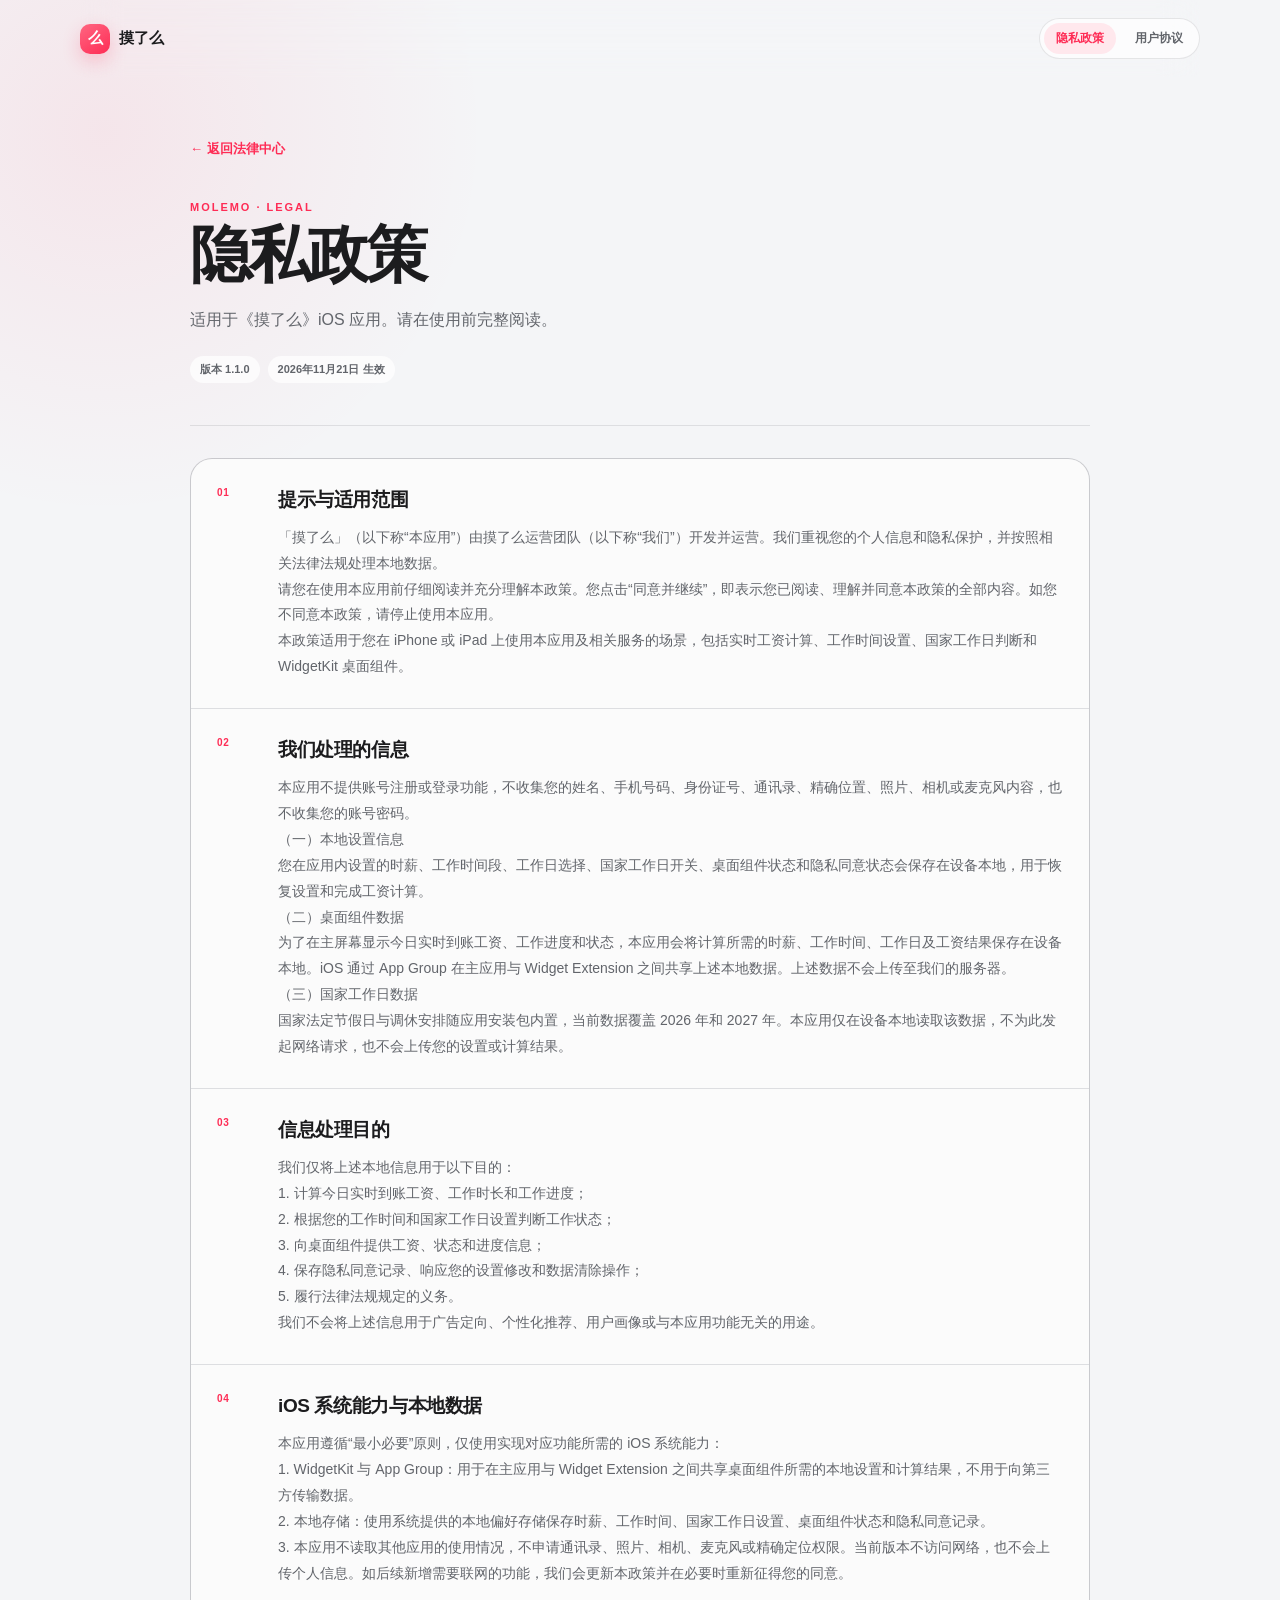
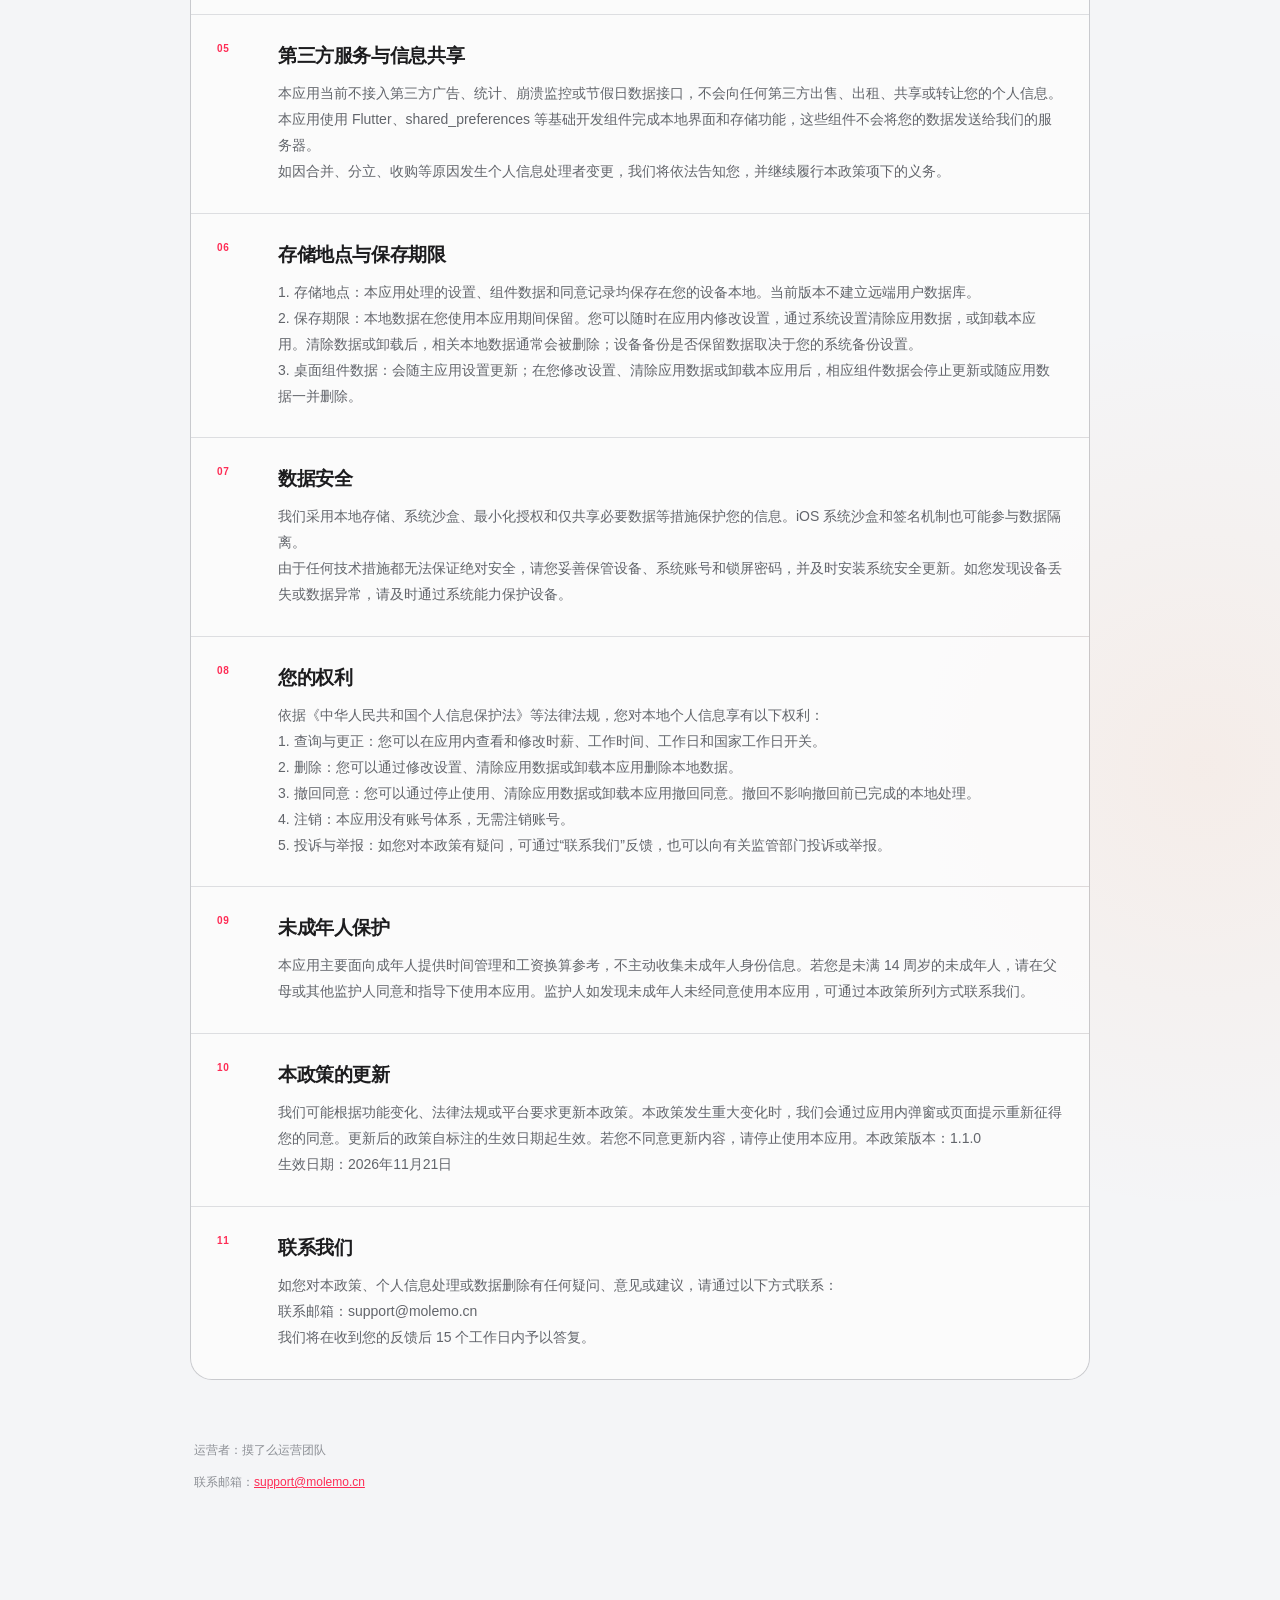
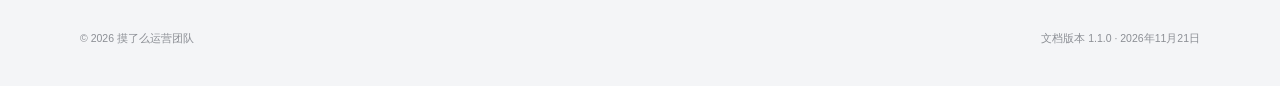
==== privacy-policy.html @ 63c3be8a "发布摸了么隐私政策与用户协议" ====
<!doctype html>
<html lang="zh-CN">
<head>
  <meta charset="utf-8">
  <meta name="viewport" content="width=device-width, initial-scale=1">
  <meta name="color-scheme" content="light">
  <meta name="description" content="摸了么隐私政策和用户协议">
  <title>隐私政策 · 摸了么</title>
  <link rel="stylesheet" href="styles.css">
</head>
<body>
  <header class="site-header">
    <a class="brand" href="index.html" aria-label="摸了么法律中心首页">
      <span class="brand-mark">么</span>
      <span>摸了么</span>
    </a>
    <nav aria-label="法律文档导航">
      <a class="active" href="privacy-policy.html">隐私政策</a>
      <a class="" href="terms-of-use.html">用户协议</a>
    </nav>
  </header>
  <main class="document">
  <a class="back-link" href="index.html">← 返回法律中心</a>
  <header class="document-header">
    <p class="eyebrow">MOLEMO · LEGAL</p>
    <h1>隐私政策</h1>
    <p class="lead">适用于《摸了么》iOS 应用。请在使用前完整阅读。</p>
    <div class="document-meta">
      <span>版本 1.1.0</span>
      <span>2026年11月21日 生效</span>
    </div>
  </header>
  <article class="legal-content">
    <section class="legal-section" id="section-1">
  <span class="section-number">01</span>
  <div>
    <h2>提示与适用范围</h2>
    <p>「摸了么」（以下称“本应用”）由摸了么运营团队（以下称“我们”）开发并运营。我们重视您的个人信息和隐私保护，并按照相关法律法规处理本地数据。<br>请您在使用本应用前仔细阅读并充分理解本政策。您点击“同意并继续”，即表示您已阅读、理解并同意本政策的全部内容。如您不同意本政策，请停止使用本应用。<br>本政策适用于您在 iPhone 或 iPad 上使用本应用及相关服务的场景，包括实时工资计算、工作时间设置、国家工作日判断和 WidgetKit 桌面组件。</p>
  </div>
</section>
<section class="legal-section" id="section-2">
  <span class="section-number">02</span>
  <div>
    <h2>我们处理的信息</h2>
    <p>本应用不提供账号注册或登录功能，不收集您的姓名、手机号码、身份证号、通讯录、精确位置、照片、相机或麦克风内容，也不收集您的账号密码。<br>（一）本地设置信息<br>您在应用内设置的时薪、工作时间段、工作日选择、国家工作日开关、桌面组件状态和隐私同意状态会保存在设备本地，用于恢复设置和完成工资计算。<br>（二）桌面组件数据<br>为了在主屏幕显示今日实时到账工资、工作进度和状态，本应用会将计算所需的时薪、工作时间、工作日及工资结果保存在设备本地。iOS 通过 App Group 在主应用与 Widget Extension 之间共享上述本地数据。上述数据不会上传至我们的服务器。<br>（三）国家工作日数据<br>国家法定节假日与调休安排随应用安装包内置，当前数据覆盖 2026 年和 2027 年。本应用仅在设备本地读取该数据，不为此发起网络请求，也不会上传您的设置或计算结果。</p>
  </div>
</section>
<section class="legal-section" id="section-3">
  <span class="section-number">03</span>
  <div>
    <h2>信息处理目的</h2>
    <p>我们仅将上述本地信息用于以下目的：<br>1. 计算今日实时到账工资、工作时长和工作进度；<br>2. 根据您的工作时间和国家工作日设置判断工作状态；<br>3. 向桌面组件提供工资、状态和进度信息；<br>4. 保存隐私同意记录、响应您的设置修改和数据清除操作；<br>5. 履行法律法规规定的义务。<br>我们不会将上述信息用于广告定向、个性化推荐、用户画像或与本应用功能无关的用途。</p>
  </div>
</section>
<section class="legal-section" id="section-4">
  <span class="section-number">04</span>
  <div>
    <h2>iOS 系统能力与本地数据</h2>
    <p>本应用遵循“最小必要”原则，仅使用实现对应功能所需的 iOS 系统能力：<br>1. WidgetKit 与 App Group：用于在主应用与 Widget Extension 之间共享桌面组件所需的本地设置和计算结果，不用于向第三方传输数据。<br>2. 本地存储：使用系统提供的本地偏好存储保存时薪、工作时间、国家工作日设置、桌面组件状态和隐私同意记录。<br>3. 本应用不读取其他应用的使用情况，不申请通讯录、照片、相机、麦克风或精确定位权限。当前版本不访问网络，也不会上传个人信息。如后续新增需要联网的功能，我们会更新本政策并在必要时重新征得您的同意。</p>
  </div>
</section>
<section class="legal-section" id="section-5">
  <span class="section-number">05</span>
  <div>
    <h2>第三方服务与信息共享</h2>
    <p>本应用当前不接入第三方广告、统计、崩溃监控或节假日数据接口，不会向任何第三方出售、出租、共享或转让您的个人信息。<br>本应用使用 Flutter、shared_preferences 等基础开发组件完成本地界面和存储功能，这些组件不会将您的数据发送给我们的服务器。<br>如因合并、分立、收购等原因发生个人信息处理者变更，我们将依法告知您，并继续履行本政策项下的义务。</p>
  </div>
</section>
<section class="legal-section" id="section-6">
  <span class="section-number">06</span>
  <div>
    <h2>存储地点与保存期限</h2>
    <p>1. 存储地点：本应用处理的设置、组件数据和同意记录均保存在您的设备本地。当前版本不建立远端用户数据库。<br>2. 保存期限：本地数据在您使用本应用期间保留。您可以随时在应用内修改设置，通过系统设置清除应用数据，或卸载本应用。清除数据或卸载后，相关本地数据通常会被删除；设备备份是否保留数据取决于您的系统备份设置。<br>3. 桌面组件数据：会随主应用设置更新；在您修改设置、清除应用数据或卸载本应用后，相应组件数据会停止更新或随应用数据一并删除。</p>
  </div>
</section>
<section class="legal-section" id="section-7">
  <span class="section-number">07</span>
  <div>
    <h2>数据安全</h2>
    <p>我们采用本地存储、系统沙盒、最小化授权和仅共享必要数据等措施保护您的信息。iOS 系统沙盒和签名机制也可能参与数据隔离。<br>由于任何技术措施都无法保证绝对安全，请您妥善保管设备、系统账号和锁屏密码，并及时安装系统安全更新。如您发现设备丢失或数据异常，请及时通过系统能力保护设备。</p>
  </div>
</section>
<section class="legal-section" id="section-8">
  <span class="section-number">08</span>
  <div>
    <h2>您的权利</h2>
    <p>依据《中华人民共和国个人信息保护法》等法律法规，您对本地个人信息享有以下权利：<br>1. 查询与更正：您可以在应用内查看和修改时薪、工作时间、工作日和国家工作日开关。<br>2. 删除：您可以通过修改设置、清除应用数据或卸载本应用删除本地数据。<br>3. 撤回同意：您可以通过停止使用、清除应用数据或卸载本应用撤回同意。撤回不影响撤回前已完成的本地处理。<br>4. 注销：本应用没有账号体系，无需注销账号。<br>5. 投诉与举报：如您对本政策有疑问，可通过“联系我们”反馈，也可以向有关监管部门投诉或举报。</p>
  </div>
</section>
<section class="legal-section" id="section-9">
  <span class="section-number">09</span>
  <div>
    <h2>未成年人保护</h2>
    <p>本应用主要面向成年人提供时间管理和工资换算参考，不主动收集未成年人身份信息。若您是未满 14 周岁的未成年人，请在父母或其他监护人同意和指导下使用本应用。监护人如发现未成年人未经同意使用本应用，可通过本政策所列方式联系我们。</p>
  </div>
</section>
<section class="legal-section" id="section-10">
  <span class="section-number">10</span>
  <div>
    <h2>本政策的更新</h2>
    <p>我们可能根据功能变化、法律法规或平台要求更新本政策。本政策发生重大变化时，我们会通过应用内弹窗或页面提示重新征得您的同意。更新后的政策自标注的生效日期起生效。若您不同意更新内容，请停止使用本应用。本政策版本：1.1.0<br>生效日期：2026年11月21日</p>
  </div>
</section>
<section class="legal-section" id="section-11">
  <span class="section-number">11</span>
  <div>
    <h2>联系我们</h2>
    <p>如您对本政策、个人信息处理或数据删除有任何疑问、意见或建议，请通过以下方式联系：<br>联系邮箱：support@molemo.cn<br>我们将在收到您的反馈后 15 个工作日内予以答复。</p>
  </div>
</section>

  </article>
  <footer class="document-footer">
    <p>运营者：摸了么运营团队</p>
    <p>联系邮箱：<a href="mailto:support@molemo.cn">support@molemo.cn</a></p>
  </footer>
</main>

  <footer class="site-footer">
    <span>© 2026 摸了么运营团队</span>
    <span>文档版本 1.1.0 · 2026年11月21日</span>
  </footer>
</body>
</html>
---- styles.css ----
:root {
  color-scheme: light;
  --bg: #f4f5f7;
  --surface: #ffffff;
  --ink: #1c1c1e;
  --ink-2: #62656b;
  --ink-3: #8c8f95;
  --line: rgba(60, 60, 67, .12);
  --accent: #fe2c55;
  --accent-soft: #ffe8ed;
  --radius: 22px;
  font-family: -apple-system, BlinkMacSystemFont, "SF Pro Text", "PingFang SC", "Microsoft YaHei", sans-serif;
}
* { box-sizing: border-box; }
html { scroll-behavior: smooth; }
body {
  margin: 0;
  min-height: 100vh;
  color: var(--ink);
  background:
    radial-gradient(circle at 8% 4%, rgba(254,44,85,.08), transparent 24rem),
    radial-gradient(circle at 94% 72%, rgba(255,138,61,.08), transparent 28rem),
    var(--bg);
}
a { color: inherit; }
.site-header {
  position: sticky;
  top: 0;
  z-index: 10;
  display: flex;
  align-items: center;
  justify-content: space-between;
  width: min(1120px, calc(100% - 40px));
  margin: 0 auto;
  padding: 18px 0;
  backdrop-filter: blur(18px);
}
.brand { display: inline-flex; align-items: center; gap: 9px; font-size: 15px; font-weight: 700; text-decoration: none; }
.brand-mark { display: grid; place-items: center; width: 30px; height: 30px; border-radius: 10px; color: #fff; background: linear-gradient(145deg, #ff6681, var(--accent)); box-shadow: 0 7px 18px rgba(254,44,85,.22); }
nav { display: flex; gap: 7px; padding: 4px; border: 1px solid var(--line); border-radius: 999px; background: rgba(255,255,255,.68); }
nav a { padding: 7px 12px; border-radius: 999px; color: var(--ink-2); font-size: 12px; font-weight: 600; text-decoration: none; transition: background .2s ease, color .2s ease; }
nav a:hover, nav a.active { color: var(--accent); background: var(--accent-soft); }
main { width: min(900px, calc(100% - 40px)); margin: 0 auto; }
.hero { padding: clamp(64px, 12vw, 128px) 0 80px; }
.eyebrow { margin: 0 0 12px; color: var(--accent); font-size: 11px; font-weight: 800; letter-spacing: .18em; }
h1 { margin: 0; font-size: clamp(42px, 8vw, 78px); line-height: .98; letter-spacing: -.055em; }
.lead { max-width: 660px; margin: 20px 0 0; color: var(--ink-2); font-size: 16px; line-height: 1.75; }
.cards { display: grid; grid-template-columns: 1fr 1fr; gap: 14px; margin-top: 46px; }
.legal-card { display: grid; grid-template-columns: auto 1fr auto; gap: 16px; align-items: start; min-height: 176px; padding: 24px; border: 1px solid rgba(255,255,255,.8); border-radius: var(--radius); background: rgba(255,255,255,.82); box-shadow: 0 14px 34px rgba(35,38,47,.055); text-decoration: none; transition: transform .22s cubic-bezier(.2,.8,.2,1), box-shadow .22s ease; }
.legal-card:hover { transform: translateY(-4px); box-shadow: 0 22px 44px rgba(35,38,47,.09); }
.card-icon { display: grid; place-items: center; width: 38px; height: 38px; border-radius: 12px; color: var(--accent); background: var(--accent-soft); font-size: 10px; font-weight: 800; }
.legal-card h2 { margin: 1px 0 8px; font-size: 21px; letter-spacing: -.02em; }
.legal-card p { margin: 0; color: var(--ink-2); font-size: 13px; line-height: 1.65; }
.arrow { color: var(--ink-3); font-size: 18px; }
.meta-panel { display: grid; grid-template-columns: repeat(4, 1fr); gap: 1px; overflow: hidden; margin-top: 28px; border: 1px solid var(--line); border-radius: 17px; background: var(--line); }
.meta-panel div { display: flex; flex-direction: column; gap: 5px; padding: 15px 16px; background: rgba(255,255,255,.75); }
.meta-panel span { color: var(--ink-3); font-size: 10px; }
.meta-panel strong { font-size: 12px; font-weight: 600; }
.document { padding: 50px 0 80px; }
.back-link { display: inline-flex; min-height: 44px; align-items: center; color: var(--accent); font-size: 13px; font-weight: 600; text-decoration: none; }
.document-header { padding: 30px 0 42px; border-bottom: 1px solid var(--line); }
.document-header h1 { font-size: clamp(38px, 7vw, 62px); }
.document-meta { display: flex; flex-wrap: wrap; gap: 8px; margin-top: 22px; }
.document-meta span { padding: 6px 10px; border-radius: 999px; color: var(--ink-2); background: rgba(255,255,255,.74); font-size: 11px; font-weight: 600; }
.legal-content { display: flex; flex-direction: column; gap: 1px; overflow: hidden; margin-top: 32px; border: 1px solid var(--line); border-radius: var(--radius); background: var(--line); }
.legal-section { display: grid; grid-template-columns: 43px 1fr; gap: 18px; padding: 28px 26px; background: rgba(255,255,255,.88); }
.section-number { color: var(--accent); font-size: 10px; font-weight: 800; letter-spacing: .08em; }
.legal-section h2 { margin: 0 0 12px; font-size: 19px; letter-spacing: -.02em; }
.legal-section p { margin: 0; color: var(--ink-2); font-size: 14px; line-height: 1.85; overflow-wrap: anywhere; }
.document-footer { margin-top: 28px; padding: 20px 4px; color: var(--ink-3); font-size: 12px; line-height: 1.7; }
.document-footer a { color: var(--accent); }
.site-footer { display: flex; justify-content: space-between; gap: 20px; width: min(1120px, calc(100% - 40px)); margin: 0 auto; padding: 28px 0 40px; color: var(--ink-3); font-size: 10.5px; }
@media (max-width: 720px) {
  .site-header { width: calc(100% - 24px); padding: 12px 0; }
  main { width: calc(100% - 24px); }
  nav a { padding: 7px 9px; font-size: 11px; }
  .cards { grid-template-columns: 1fr; margin-top: 30px; }
  .meta-panel { grid-template-columns: 1fr 1fr; }
  .legal-section { grid-template-columns: 1fr; gap: 8px; padding: 22px 18px; }
  .site-footer { width: calc(100% - 24px); flex-direction: column; }
}
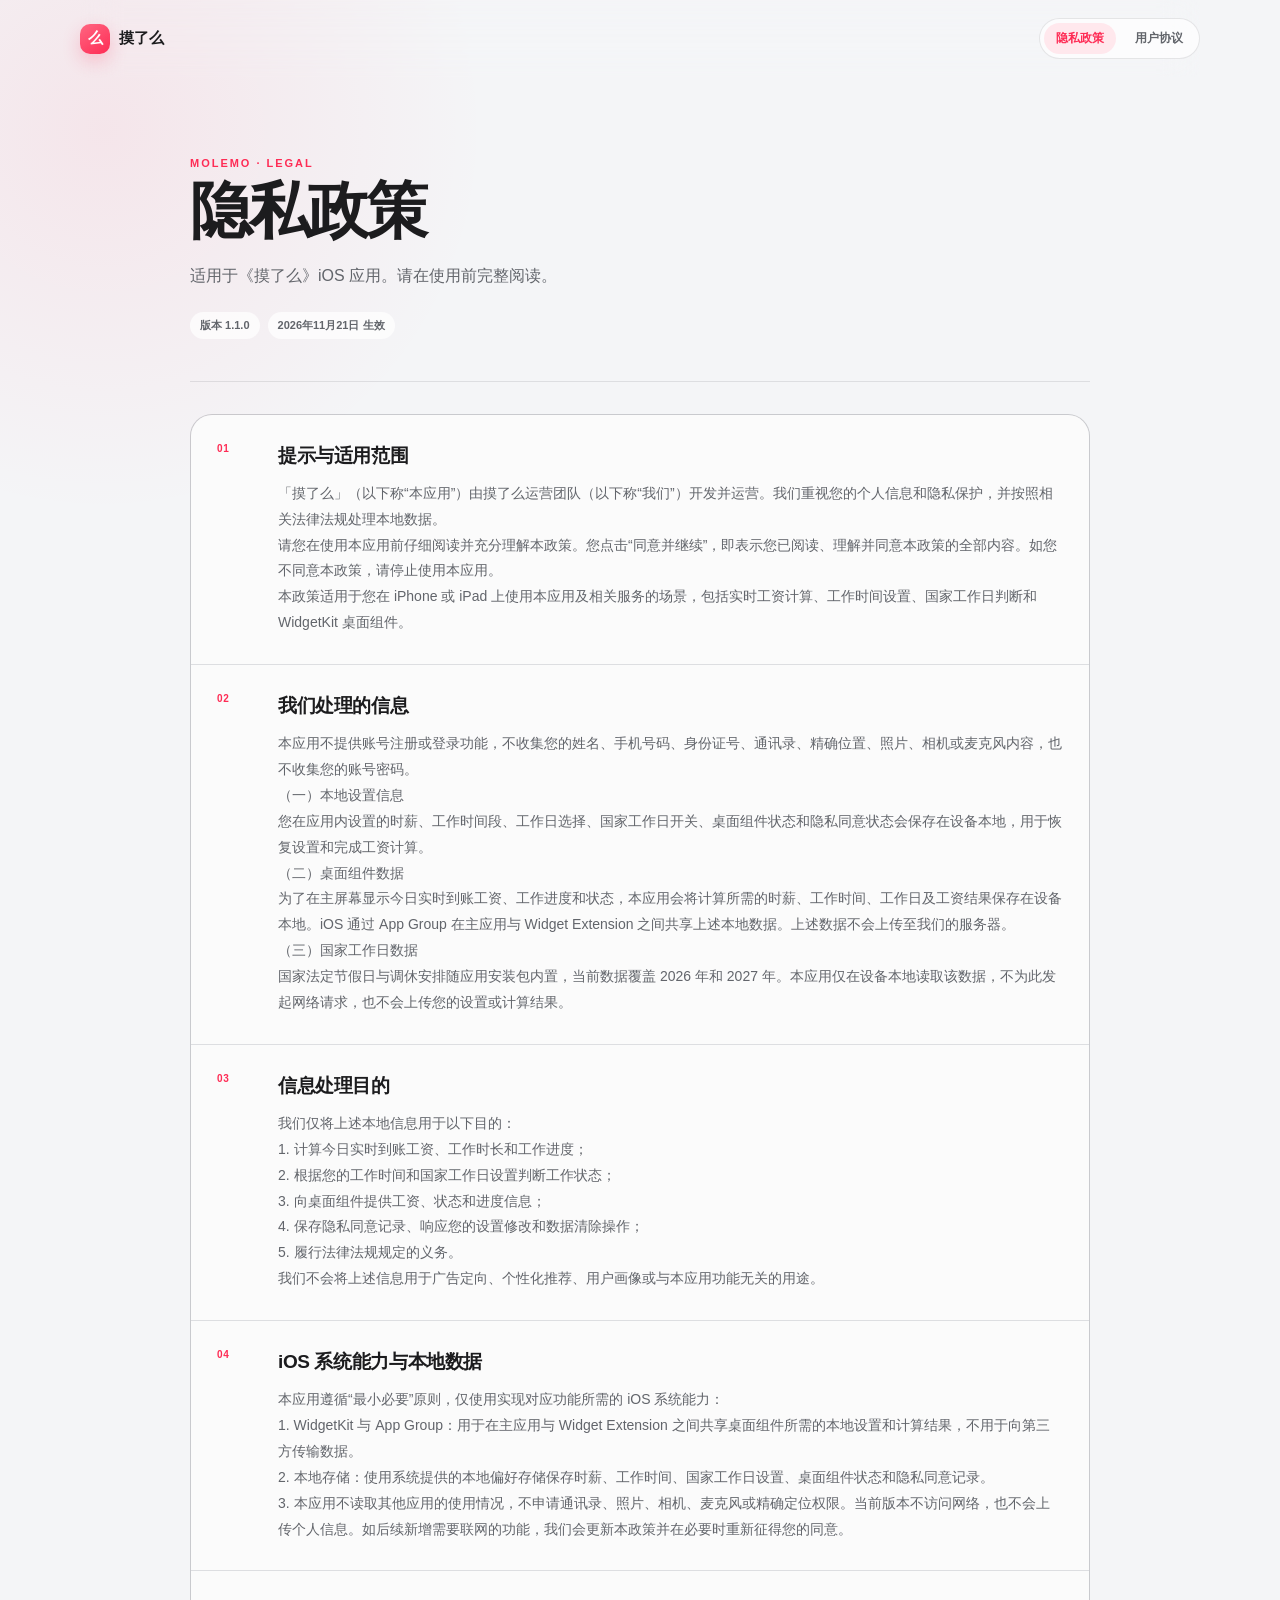
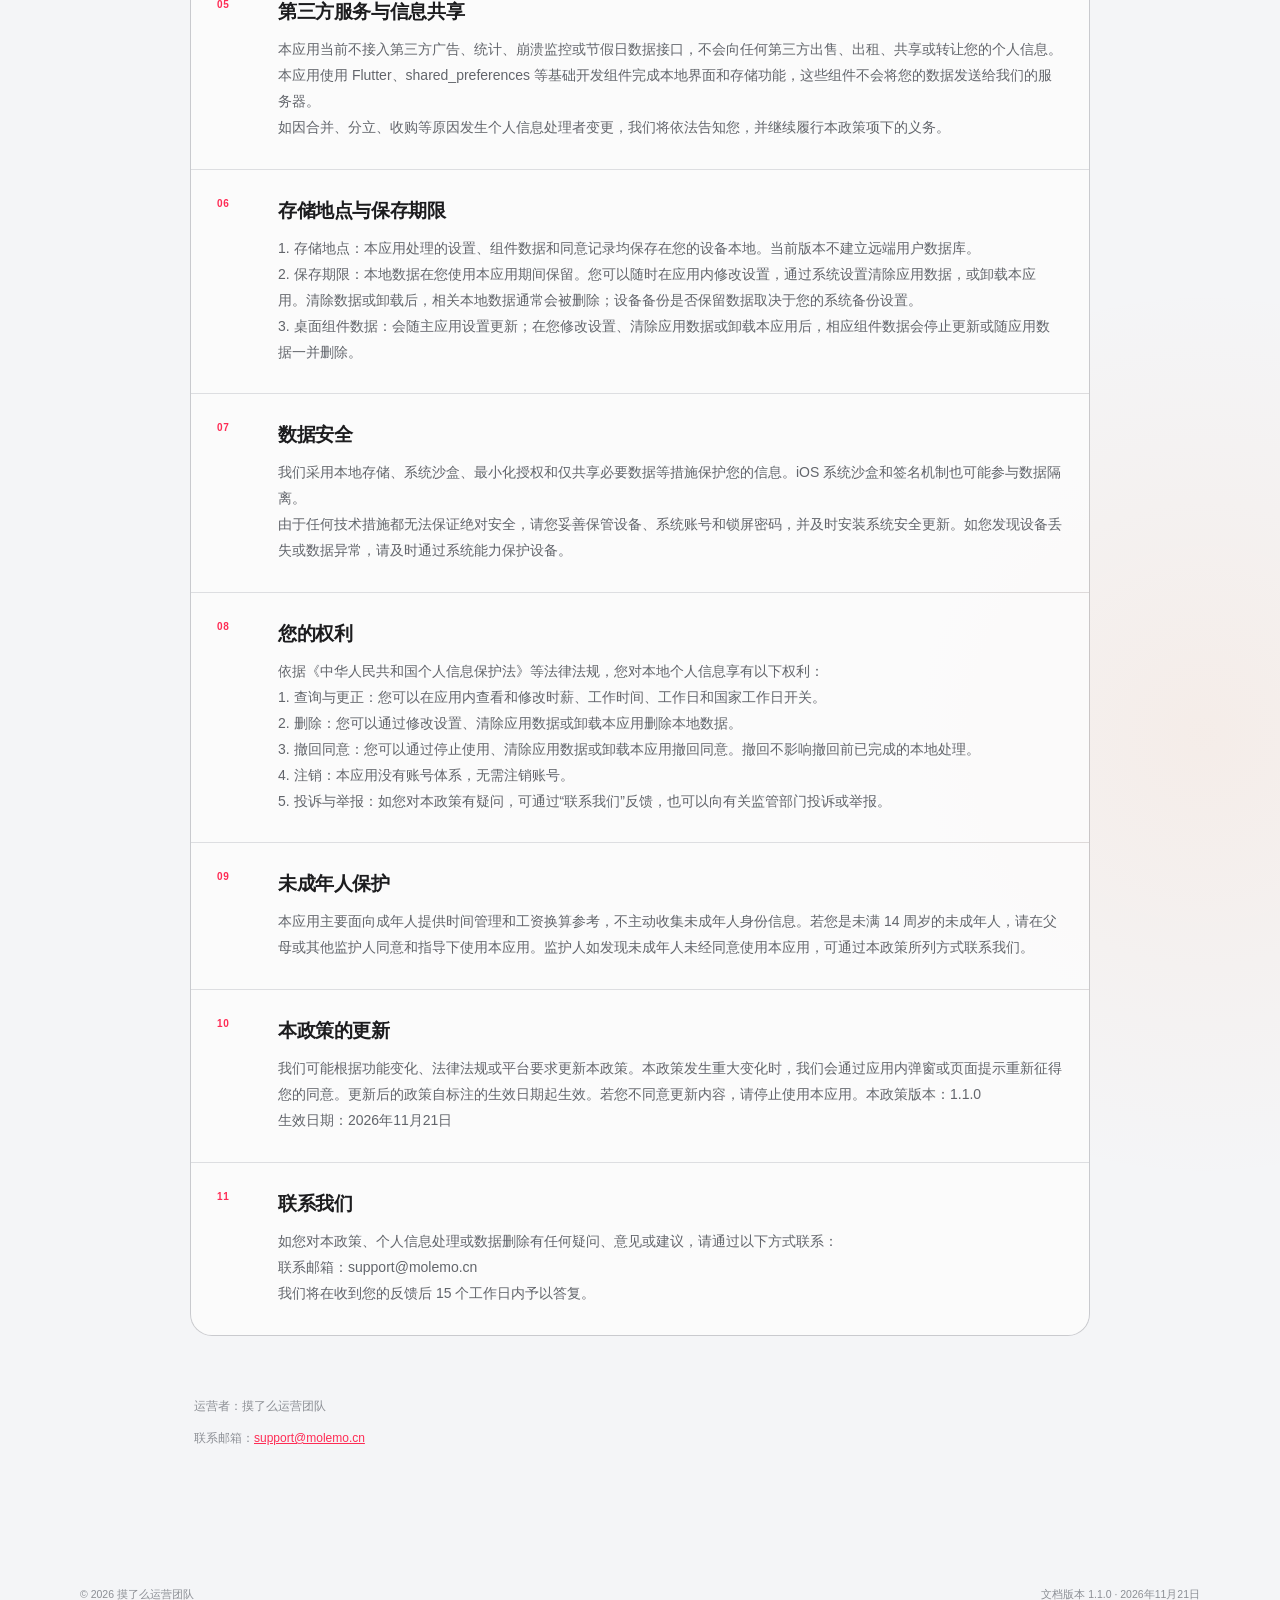
==== commit 0acf8188: "精简为隐私政策和用户协议两个文件" ====
--- a/privacy-policy.html
+++ b/privacy-policy.html
@@ -6,21 +6,101 @@
   <meta name="color-scheme" content="light">
   <meta name="description" content="摸了么隐私政策和用户协议">
   <title>隐私政策 · 摸了么</title>
-  <link rel="stylesheet" href="styles.css">
+  <style>:root {
+  color-scheme: light;
+  --bg: #f4f5f7;
+  --surface: #ffffff;
+  --ink: #1c1c1e;
+  --ink-2: #62656b;
+  --ink-3: #8c8f95;
+  --line: rgba(60, 60, 67, .12);
+  --accent: #fe2c55;
+  --accent-soft: #ffe8ed;
+  --radius: 22px;
+  font-family: -apple-system, BlinkMacSystemFont, "SF Pro Text", "PingFang SC", "Microsoft YaHei", sans-serif;
+}
+* { box-sizing: border-box; }
+html { scroll-behavior: smooth; }
+body {
+  margin: 0;
+  min-height: 100vh;
+  color: var(--ink);
+  background:
+    radial-gradient(circle at 8% 4%, rgba(254,44,85,.08), transparent 24rem),
+    radial-gradient(circle at 94% 72%, rgba(255,138,61,.08), transparent 28rem),
+    var(--bg);
+}
+a { color: inherit; }
+.site-header {
+  position: sticky;
+  top: 0;
+  z-index: 10;
+  display: flex;
+  align-items: center;
+  justify-content: space-between;
+  width: min(1120px, calc(100% - 40px));
+  margin: 0 auto;
+  padding: 18px 0;
+  backdrop-filter: blur(18px);
+}
+.brand { display: inline-flex; align-items: center; gap: 9px; font-size: 15px; font-weight: 700; text-decoration: none; }
+.brand-mark { display: grid; place-items: center; width: 30px; height: 30px; border-radius: 10px; color: #fff; background: linear-gradient(145deg, #ff6681, var(--accent)); box-shadow: 0 7px 18px rgba(254,44,85,.22); }
+nav { display: flex; gap: 7px; padding: 4px; border: 1px solid var(--line); border-radius: 999px; background: rgba(255,255,255,.68); }
+nav a { padding: 7px 12px; border-radius: 999px; color: var(--ink-2); font-size: 12px; font-weight: 600; text-decoration: none; transition: background .2s ease, color .2s ease; }
+nav a:hover, nav a.active { color: var(--accent); background: var(--accent-soft); }
+main { width: min(900px, calc(100% - 40px)); margin: 0 auto; }
+.hero { padding: clamp(64px, 12vw, 128px) 0 80px; }
+.eyebrow { margin: 0 0 12px; color: var(--accent); font-size: 11px; font-weight: 800; letter-spacing: .18em; }
+h1 { margin: 0; font-size: clamp(42px, 8vw, 78px); line-height: .98; letter-spacing: -.055em; }
+.lead { max-width: 660px; margin: 20px 0 0; color: var(--ink-2); font-size: 16px; line-height: 1.75; }
+.cards { display: grid; grid-template-columns: 1fr 1fr; gap: 14px; margin-top: 46px; }
+.legal-card { display: grid; grid-template-columns: auto 1fr auto; gap: 16px; align-items: start; min-height: 176px; padding: 24px; border: 1px solid rgba(255,255,255,.8); border-radius: var(--radius); background: rgba(255,255,255,.82); box-shadow: 0 14px 34px rgba(35,38,47,.055); text-decoration: none; transition: transform .22s cubic-bezier(.2,.8,.2,1), box-shadow .22s ease; }
+.legal-card:hover { transform: translateY(-4px); box-shadow: 0 22px 44px rgba(35,38,47,.09); }
+.card-icon { display: grid; place-items: center; width: 38px; height: 38px; border-radius: 12px; color: var(--accent); background: var(--accent-soft); font-size: 10px; font-weight: 800; }
+.legal-card h2 { margin: 1px 0 8px; font-size: 21px; letter-spacing: -.02em; }
+.legal-card p { margin: 0; color: var(--ink-2); font-size: 13px; line-height: 1.65; }
+.arrow { color: var(--ink-3); font-size: 18px; }
+.meta-panel { display: grid; grid-template-columns: repeat(4, 1fr); gap: 1px; overflow: hidden; margin-top: 28px; border: 1px solid var(--line); border-radius: 17px; background: var(--line); }
+.meta-panel div { display: flex; flex-direction: column; gap: 5px; padding: 15px 16px; background: rgba(255,255,255,.75); }
+.meta-panel span { color: var(--ink-3); font-size: 10px; }
+.meta-panel strong { font-size: 12px; font-weight: 600; }
+.document { padding: 50px 0 80px; }
+.back-link { display: inline-flex; min-height: 44px; align-items: center; color: var(--accent); font-size: 13px; font-weight: 600; text-decoration: none; }
+.document-header { padding: 30px 0 42px; border-bottom: 1px solid var(--line); }
+.document-header h1 { font-size: clamp(38px, 7vw, 62px); }
+.document-meta { display: flex; flex-wrap: wrap; gap: 8px; margin-top: 22px; }
+.document-meta span { padding: 6px 10px; border-radius: 999px; color: var(--ink-2); background: rgba(255,255,255,.74); font-size: 11px; font-weight: 600; }
+.legal-content { display: flex; flex-direction: column; gap: 1px; overflow: hidden; margin-top: 32px; border: 1px solid var(--line); border-radius: var(--radius); background: var(--line); }
+.legal-section { display: grid; grid-template-columns: 43px 1fr; gap: 18px; padding: 28px 26px; background: rgba(255,255,255,.88); }
+.section-number { color: var(--accent); font-size: 10px; font-weight: 800; letter-spacing: .08em; }
+.legal-section h2 { margin: 0 0 12px; font-size: 19px; letter-spacing: -.02em; }
+.legal-section p { margin: 0; color: var(--ink-2); font-size: 14px; line-height: 1.85; overflow-wrap: anywhere; }
+.document-footer { margin-top: 28px; padding: 20px 4px; color: var(--ink-3); font-size: 12px; line-height: 1.7; }
+.document-footer a { color: var(--accent); }
+.site-footer { display: flex; justify-content: space-between; gap: 20px; width: min(1120px, calc(100% - 40px)); margin: 0 auto; padding: 28px 0 40px; color: var(--ink-3); font-size: 10.5px; }
+@media (max-width: 720px) {
+  .site-header { width: calc(100% - 24px); padding: 12px 0; }
+  main { width: calc(100% - 24px); }
+  nav a { padding: 7px 9px; font-size: 11px; }
+  .cards { grid-template-columns: 1fr; margin-top: 30px; }
+  .meta-panel { grid-template-columns: 1fr 1fr; }
+  .legal-section { grid-template-columns: 1fr; gap: 8px; padding: 22px 18px; }
+  .site-footer { width: calc(100% - 24px); flex-direction: column; }
+}
+</style>
 </head>
 <body>
   <header class="site-header">
-    <a class="brand" href="index.html" aria-label="摸了么法律中心首页">
+    <div class="brand" aria-label="摸了么">
       <span class="brand-mark">么</span>
       <span>摸了么</span>
-    </a>
+    </div>
     <nav aria-label="法律文档导航">
       <a class="active" href="privacy-policy.html">隐私政策</a>
       <a class="" href="terms-of-use.html">用户协议</a>
     </nav>
   </header>
   <main class="document">
-  <a class="back-link" href="index.html">← 返回法律中心</a>
   <header class="document-header">
     <p class="eyebrow">MOLEMO · LEGAL</p>
     <h1>隐私政策</h1>
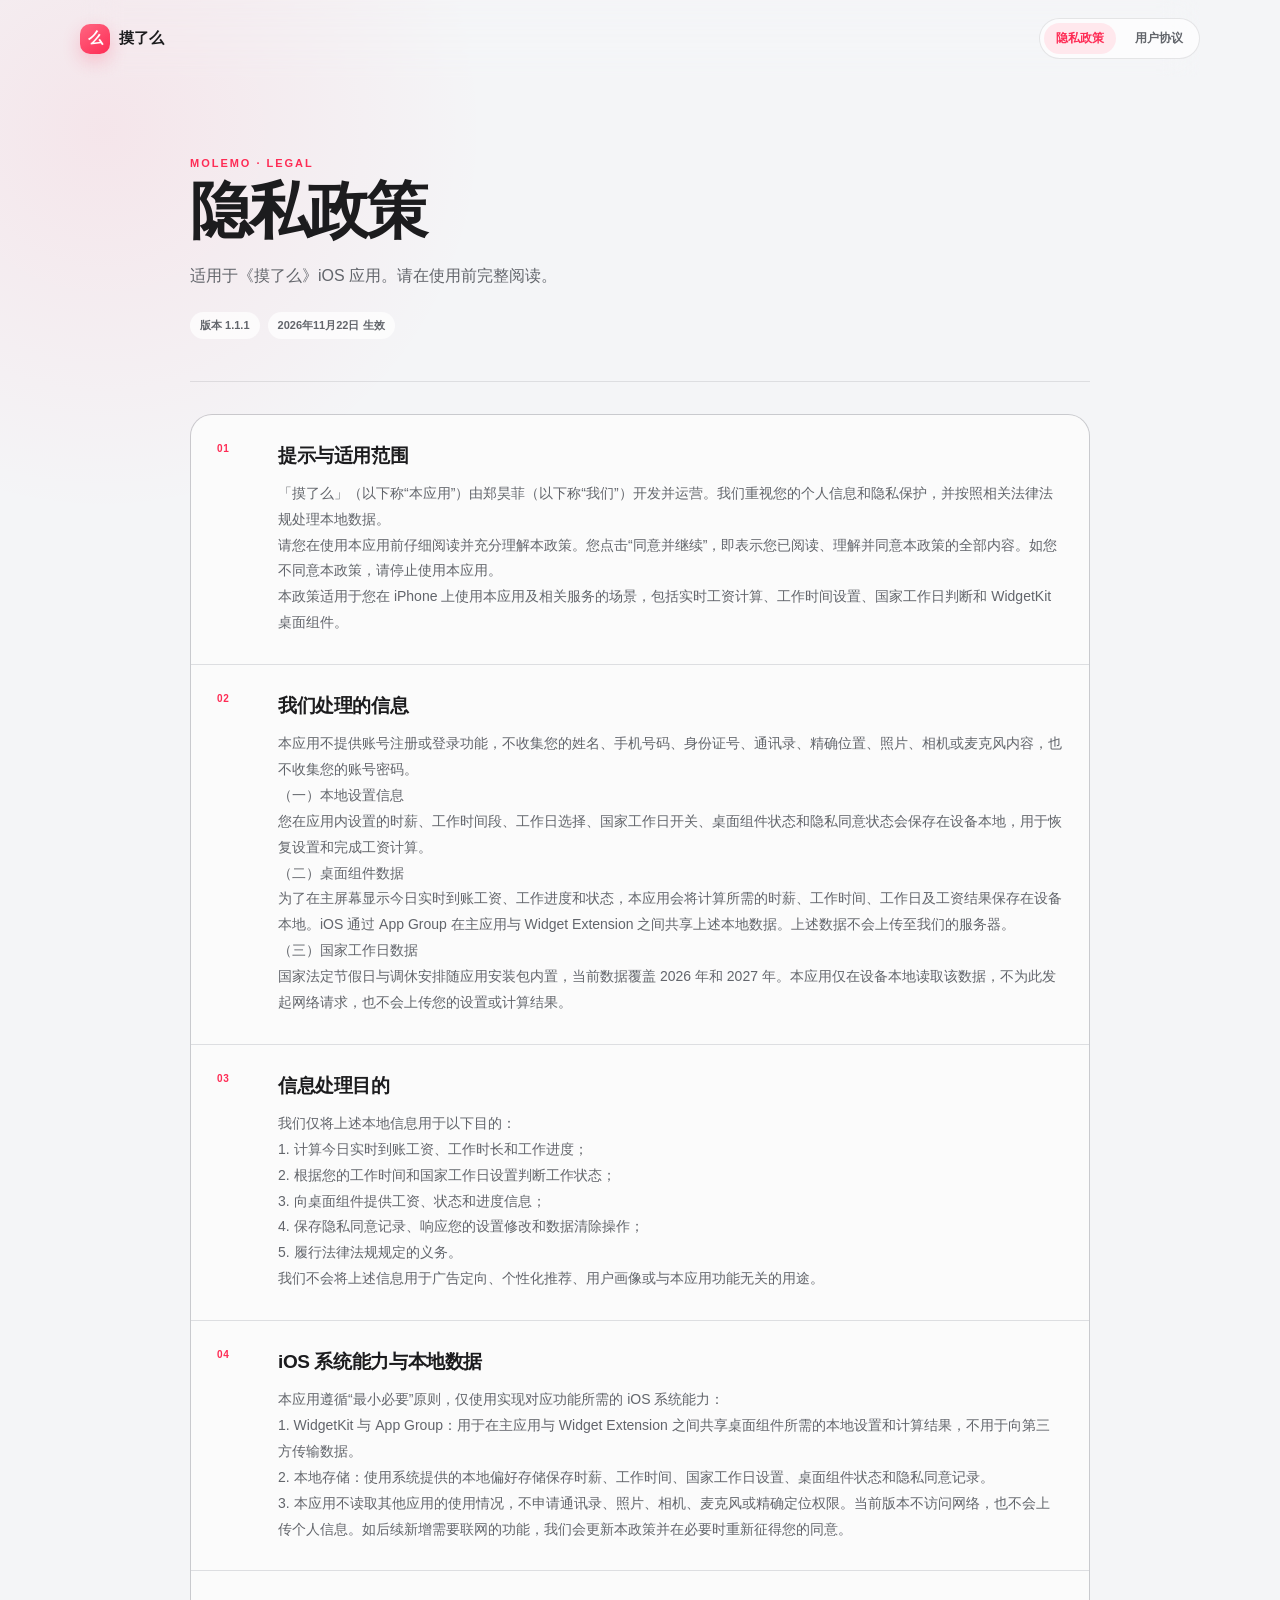
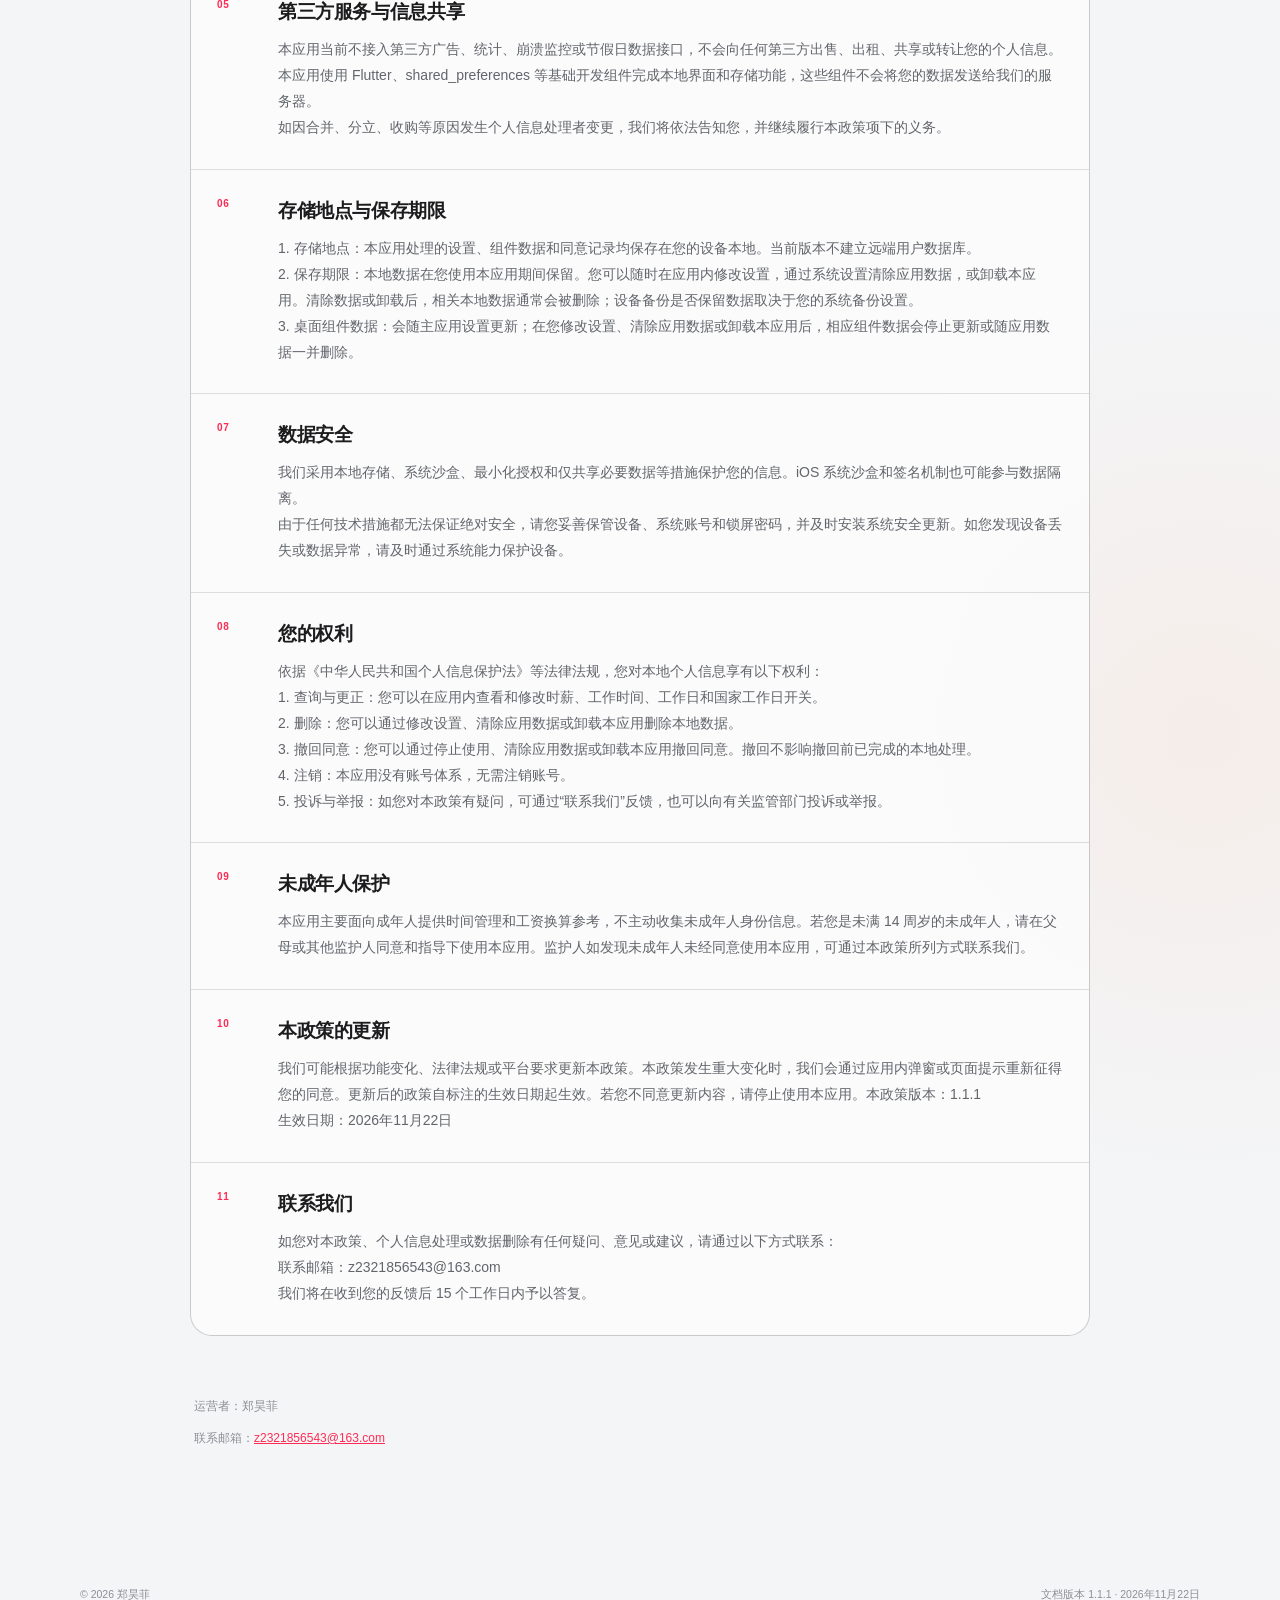
==== commit eedb5467: "更新隐私政策与用户协议联系信息" ====
--- a/privacy-policy.html
+++ b/privacy-policy.html
@@ -106,8 +106,8 @@
     <h1>隐私政策</h1>
     <p class="lead">适用于《摸了么》iOS 应用。请在使用前完整阅读。</p>
     <div class="document-meta">
-      <span>版本 1.1.0</span>
-      <span>2026年11月21日 生效</span>
+      <span>版本 1.1.1</span>
+      <span>2026年11月22日 生效</span>
     </div>
   </header>
   <article class="legal-content">
@@ -115,7 +115,7 @@
   <span class="section-number">01</span>
   <div>
     <h2>提示与适用范围</h2>
-    <p>「摸了么」（以下称“本应用”）由摸了么运营团队（以下称“我们”）开发并运营。我们重视您的个人信息和隐私保护，并按照相关法律法规处理本地数据。<br>请您在使用本应用前仔细阅读并充分理解本政策。您点击“同意并继续”，即表示您已阅读、理解并同意本政策的全部内容。如您不同意本政策，请停止使用本应用。<br>本政策适用于您在 iPhone 或 iPad 上使用本应用及相关服务的场景，包括实时工资计算、工作时间设置、国家工作日判断和 WidgetKit 桌面组件。</p>
+    <p>「摸了么」（以下称“本应用”）由郑昊菲（以下称“我们”）开发并运营。我们重视您的个人信息和隐私保护，并按照相关法律法规处理本地数据。<br>请您在使用本应用前仔细阅读并充分理解本政策。您点击“同意并继续”，即表示您已阅读、理解并同意本政策的全部内容。如您不同意本政策，请停止使用本应用。<br>本政策适用于您在 iPhone 上使用本应用及相关服务的场景，包括实时工资计算、工作时间设置、国家工作日判断和 WidgetKit 桌面组件。</p>
   </div>
 </section>
 <section class="legal-section" id="section-2">
@@ -178,27 +178,27 @@
   <span class="section-number">10</span>
   <div>
     <h2>本政策的更新</h2>
-    <p>我们可能根据功能变化、法律法规或平台要求更新本政策。本政策发生重大变化时，我们会通过应用内弹窗或页面提示重新征得您的同意。更新后的政策自标注的生效日期起生效。若您不同意更新内容，请停止使用本应用。本政策版本：1.1.0<br>生效日期：2026年11月21日</p>
+    <p>我们可能根据功能变化、法律法规或平台要求更新本政策。本政策发生重大变化时，我们会通过应用内弹窗或页面提示重新征得您的同意。更新后的政策自标注的生效日期起生效。若您不同意更新内容，请停止使用本应用。本政策版本：1.1.1<br>生效日期：2026年11月22日</p>
   </div>
 </section>
 <section class="legal-section" id="section-11">
   <span class="section-number">11</span>
   <div>
     <h2>联系我们</h2>
-    <p>如您对本政策、个人信息处理或数据删除有任何疑问、意见或建议，请通过以下方式联系：<br>联系邮箱：support@molemo.cn<br>我们将在收到您的反馈后 15 个工作日内予以答复。</p>
+    <p>如您对本政策、个人信息处理或数据删除有任何疑问、意见或建议，请通过以下方式联系：<br>联系邮箱：z2321856543@163.com<br>我们将在收到您的反馈后 15 个工作日内予以答复。</p>
   </div>
 </section>
 
   </article>
   <footer class="document-footer">
-    <p>运营者：摸了么运营团队</p>
-    <p>联系邮箱：<a href="mailto:support@molemo.cn">support@molemo.cn</a></p>
+    <p>运营者：郑昊菲</p>
+    <p>联系邮箱：<a href="mailto:z2321856543@163.com">z2321856543@163.com</a></p>
   </footer>
 </main>
 
   <footer class="site-footer">
-    <span>© 2026 摸了么运营团队</span>
-    <span>文档版本 1.1.0 · 2026年11月21日</span>
+    <span>© 2026 郑昊菲</span>
+    <span>文档版本 1.1.1 · 2026年11月22日</span>
   </footer>
 </body>
 </html>
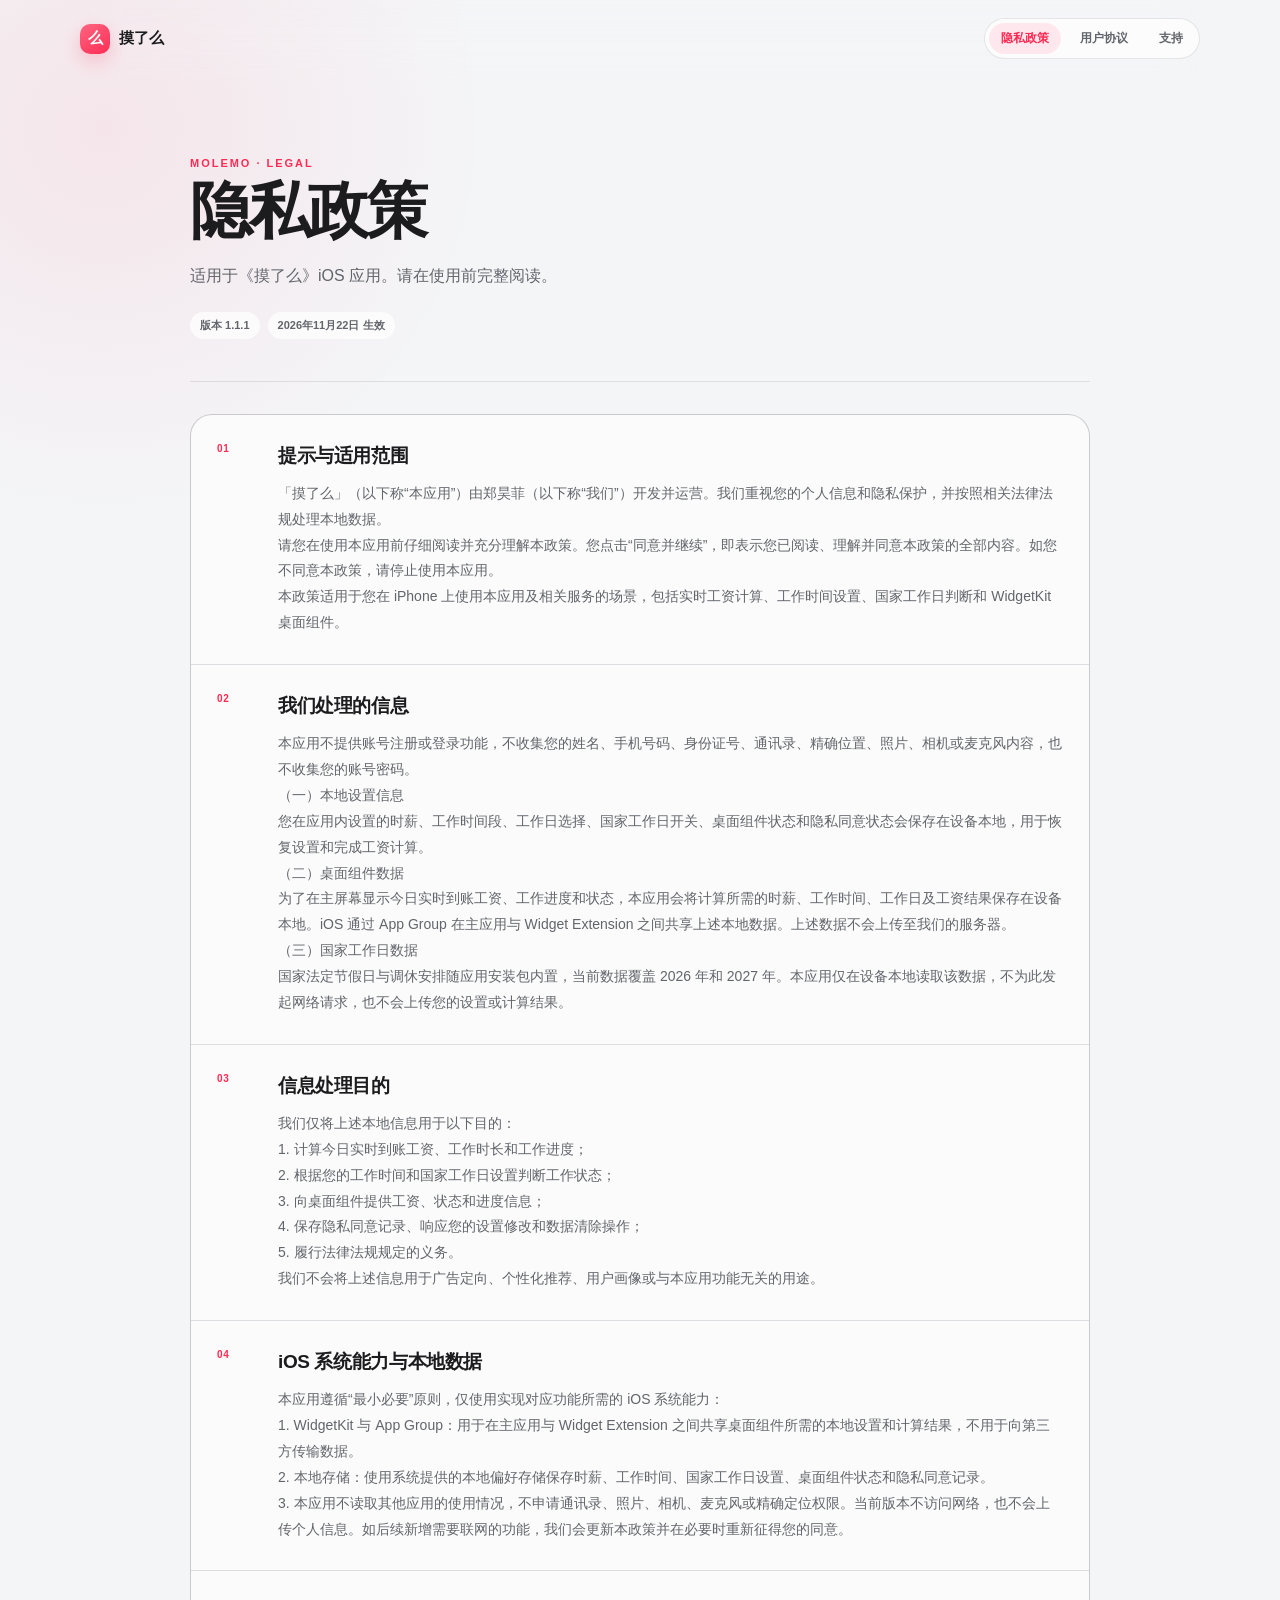
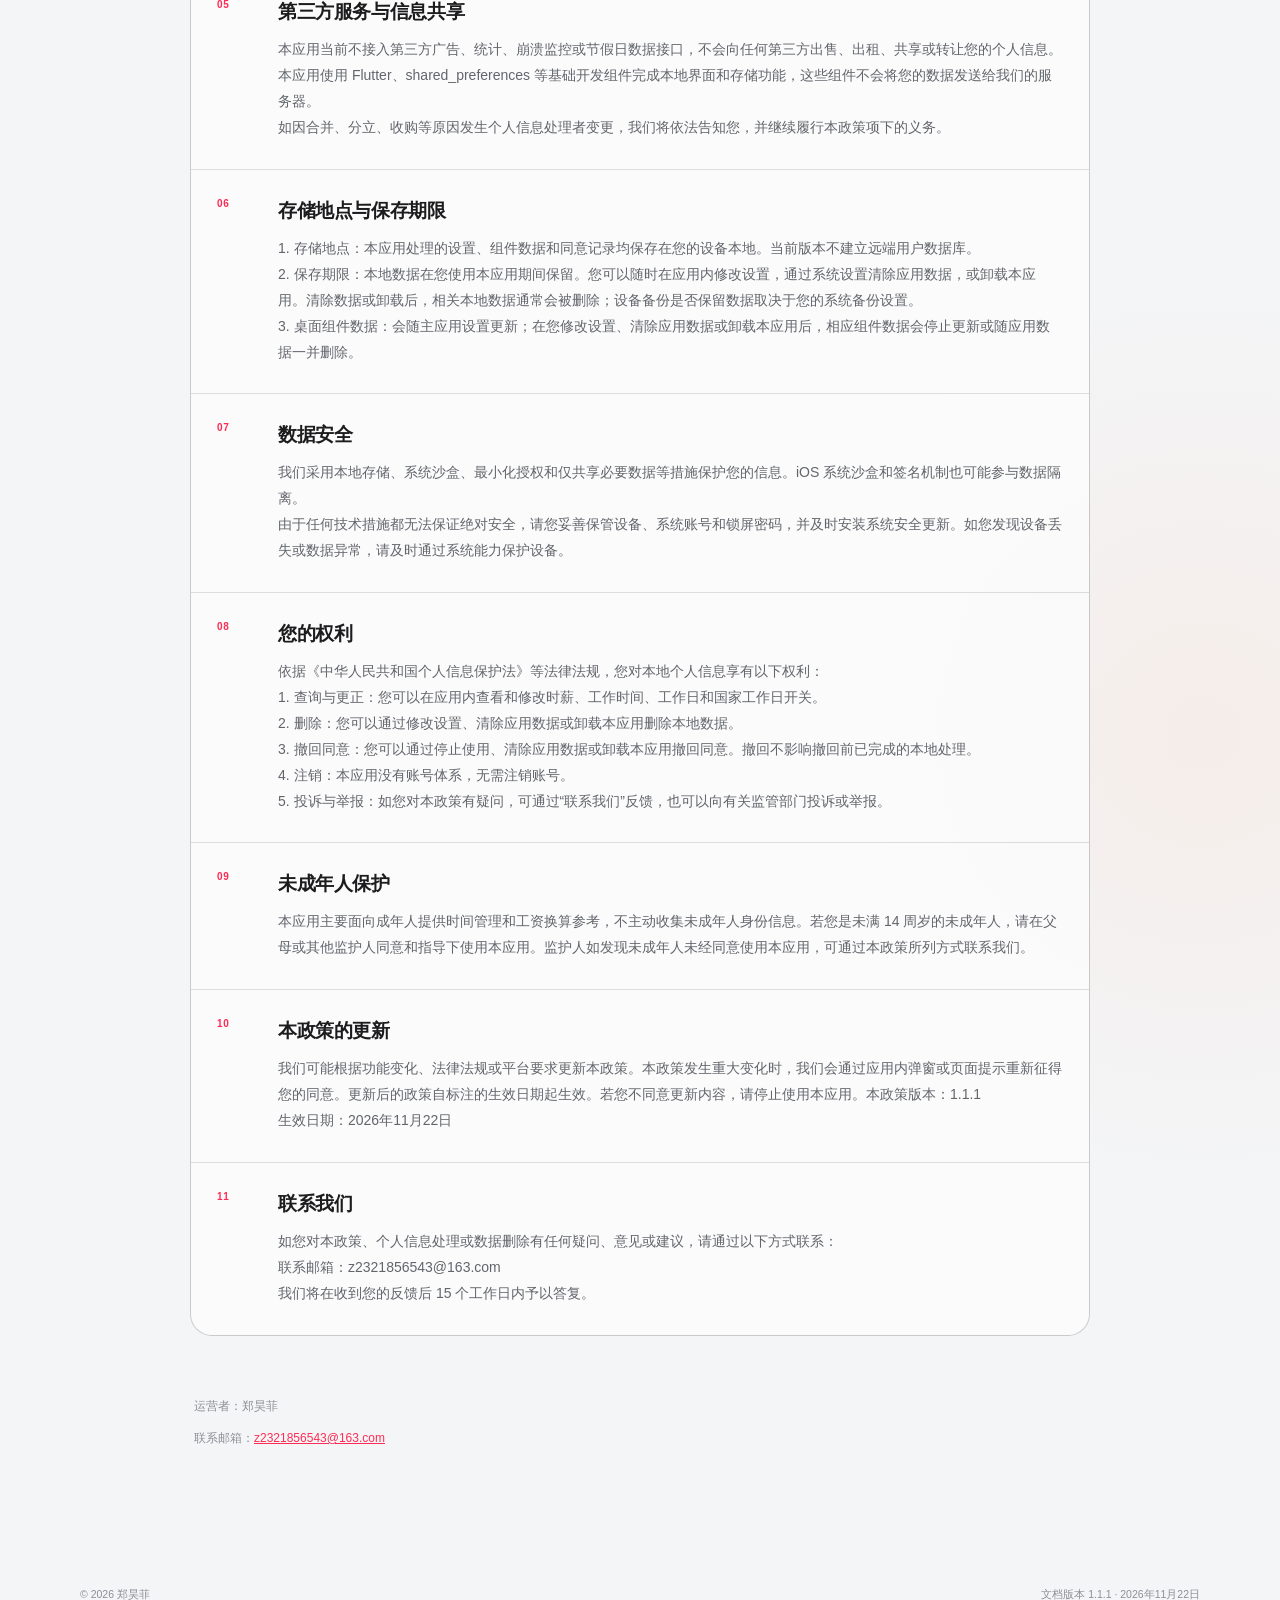
==== commit 876ee083: "新增独立支持与反馈页面" ====
--- a/privacy-policy.html
+++ b/privacy-policy.html
@@ -78,6 +78,16 @@
 .document-footer { margin-top: 28px; padding: 20px 4px; color: var(--ink-3); font-size: 12px; line-height: 1.7; }
 .document-footer a { color: var(--accent); }
 .site-footer { display: flex; justify-content: space-between; gap: 20px; width: min(1120px, calc(100% - 40px)); margin: 0 auto; padding: 28px 0 40px; color: var(--ink-3); font-size: 10.5px; }
+.support-panel { margin-top: 32px; padding: 28px; border: 1px solid rgba(255,255,255,.82); border-radius: var(--radius); background: rgba(255,255,255,.9); box-shadow: 0 14px 34px rgba(35,38,47,.055); }
+.support-kicker { display: block; margin-bottom: 8px; color: var(--accent); font-size: 10px; font-weight: 800; letter-spacing: .14em; }
+.support-panel h2 { margin: 0 0 10px; font-size: 24px; letter-spacing: -.025em; }
+.support-panel p { margin: 0; color: var(--ink-2); font-size: 14px; line-height: 1.8; }
+.support-email { display: inline-block; margin-top: 18px; color: var(--accent); font-size: 15px; font-weight: 700; text-decoration: none; }
+.support-action { display: inline-flex; min-height: 46px; align-items: center; margin-left: 14px; padding: 0 16px; border-radius: 13px; color: #fff; background: var(--accent); font-size: 13px; font-weight: 700; text-decoration: none; }
+.support-faq { display: grid; grid-template-columns: 1fr 1fr; gap: 12px; margin-top: 18px; }
+.support-item { padding: 22px; border: 1px solid rgba(255,255,255,.76); border-radius: 19px; background: rgba(255,255,255,.76); }
+.support-item h2 { margin: 0 0 9px; font-size: 16px; letter-spacing: -.01em; }
+.support-item p { margin: 0; color: var(--ink-2); font-size: 13px; line-height: 1.75; }
 @media (max-width: 720px) {
   .site-header { width: calc(100% - 24px); padding: 12px 0; }
   main { width: calc(100% - 24px); }
@@ -98,6 +108,7 @@
     <nav aria-label="法律文档导航">
       <a class="active" href="privacy-policy.html">隐私政策</a>
       <a class="" href="terms-of-use.html">用户协议</a>
+      <a class="" href="support.html">支持</a>
     </nav>
   </header>
   <main class="document">
